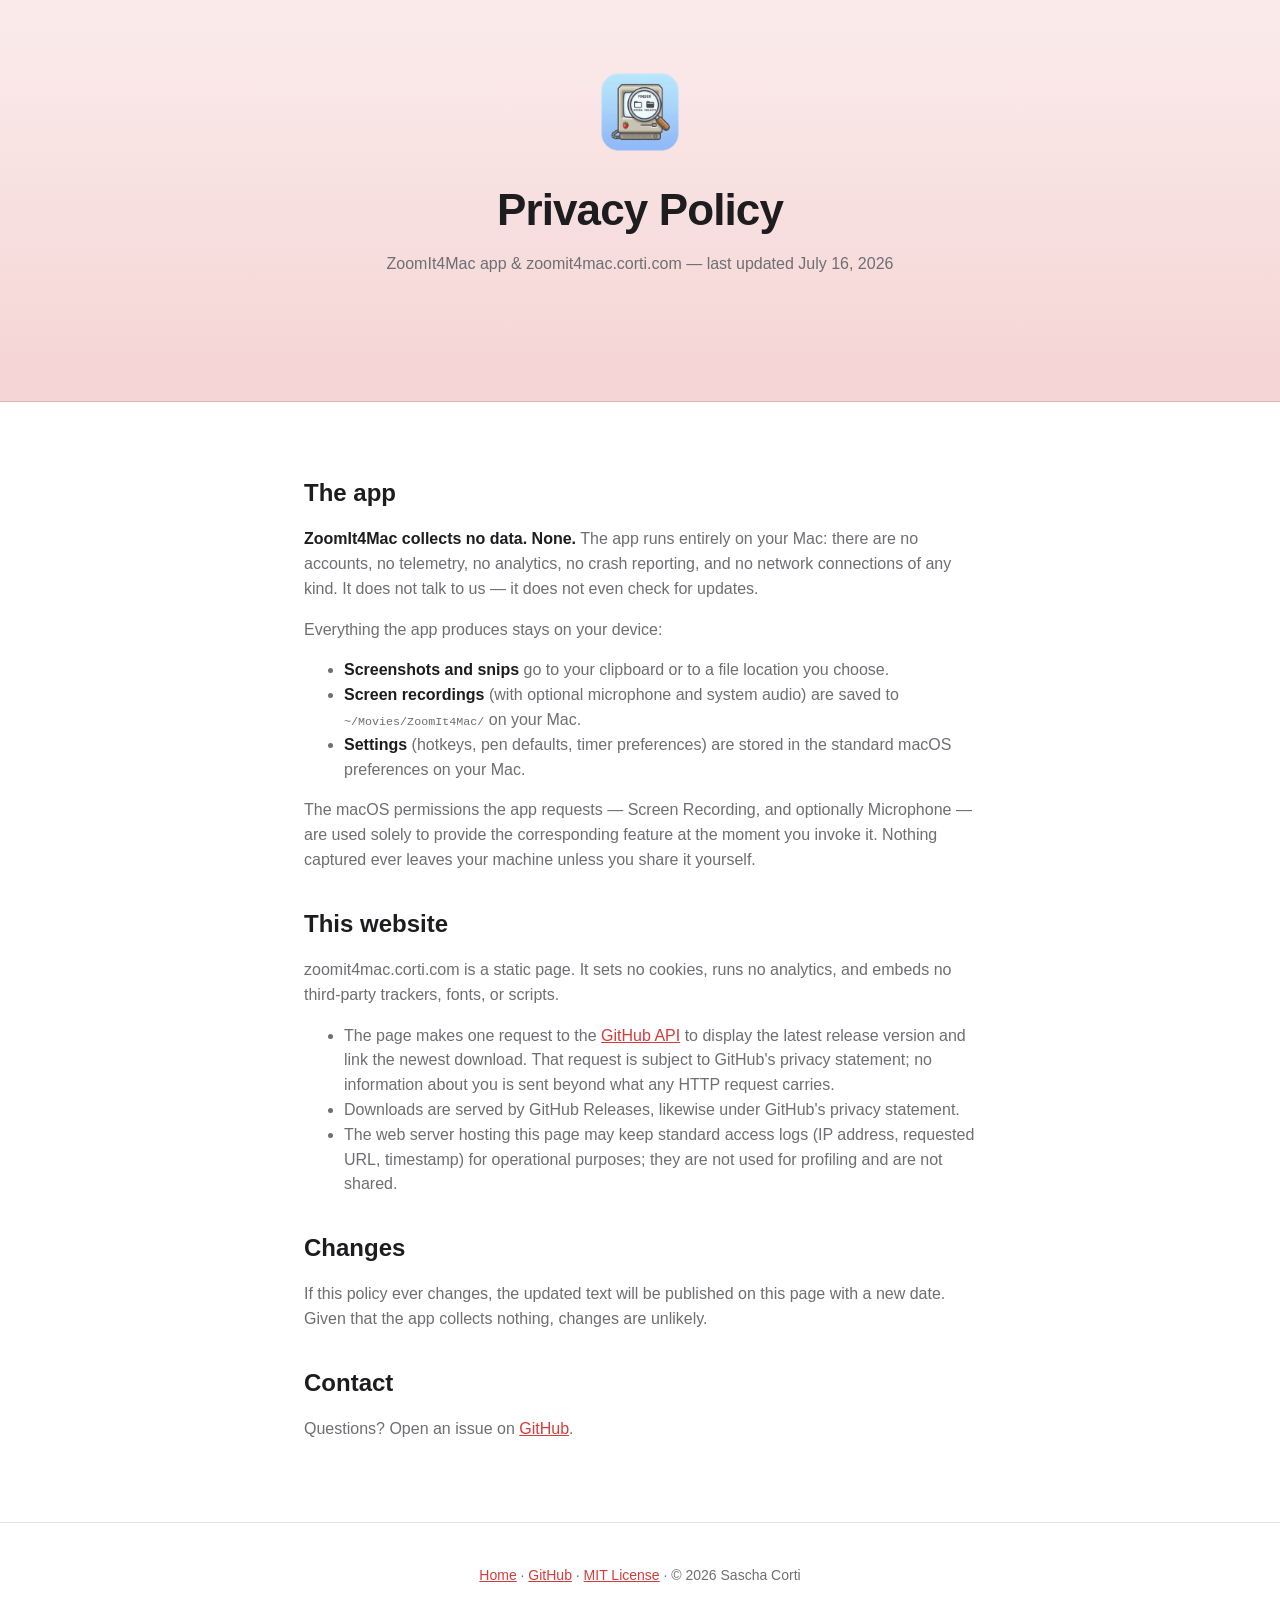
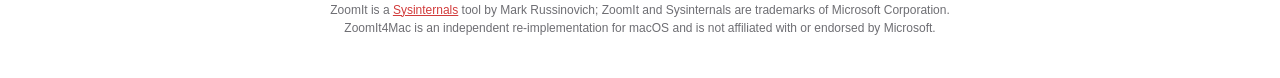
==== site/privacy.html @ a3351d33 "Add privacy policy page Co-Authored-By: Claude Fable 5 <noreply@anthropic.com>" ====
<!DOCTYPE html>
<html lang="en">
<head>
  <meta charset="utf-8">
  <meta name="viewport" content="width=device-width, initial-scale=1">
  <title>Privacy Policy — ZoomIt4Mac</title>
  <meta name="description" content="Privacy policy for the ZoomIt4Mac app and the zoomit4mac.corti.com website.">
  <link rel="icon" type="image/png" sizes="32x32" href="assets/favicon-32.png">
  <link rel="icon" type="image/png" sizes="16x16" href="assets/favicon-16.png">
  <link rel="apple-touch-icon" href="assets/apple-touch-icon.png">
  <meta name="robots" content="index, follow">
  <link rel="stylesheet" href="style.css">
</head>
<body>

<header class="hero">
  <div class="hero-band">
    <a href="index.html"><img class="hero-icon" src="assets/icon-256.png" alt="ZoomIt4Mac app icon" width="96" height="96"></a>
    <h1>Privacy Policy</h1>
    <p class="subline">ZoomIt4Mac app &amp; zoomit4mac.corti.com — last updated July 16, 2026</p>
  </div>
</header>

<main class="prose">
  <section>
    <h2>The app</h2>
    <p><strong>ZoomIt4Mac collects no data. None.</strong> The app runs entirely on your Mac: there are no accounts, no telemetry, no analytics, no crash reporting, and no network connections of any kind. It does not talk to us — it does not even check for updates.</p>
    <p>Everything the app produces stays on your device:</p>
    <ul>
      <li><strong>Screenshots and snips</strong> go to your clipboard or to a file location you choose.</li>
      <li><strong>Screen recordings</strong> (with optional microphone and system audio) are saved to <code>~/Movies/ZoomIt4Mac/</code> on your Mac.</li>
      <li><strong>Settings</strong> (hotkeys, pen defaults, timer preferences) are stored in the standard macOS preferences on your Mac.</li>
    </ul>
    <p>The macOS permissions the app requests — Screen Recording, and optionally Microphone — are used solely to provide the corresponding feature at the moment you invoke it. Nothing captured ever leaves your machine unless you share it yourself.</p>
  </section>

  <section>
    <h2>This website</h2>
    <p>zoomit4mac.corti.com is a static page. It sets no cookies, runs no analytics, and embeds no third-party trackers, fonts, or scripts.</p>
    <ul>
      <li>The page makes one request to the <a href="https://docs.github.com/en/site-policy/privacy-policies/github-general-privacy-statement">GitHub API</a> to display the latest release version and link the newest download. That request is subject to GitHub's privacy statement; no information about you is sent beyond what any HTTP request carries.</li>
      <li>Downloads are served by GitHub Releases, likewise under GitHub's privacy statement.</li>
      <li>The web server hosting this page may keep standard access logs (IP address, requested URL, timestamp) for operational purposes; they are not used for profiling and are not shared.</li>
    </ul>
  </section>

  <section>
    <h2>Changes</h2>
    <p>If this policy ever changes, the updated text will be published on this page with a new date. Given that the app collects nothing, changes are unlikely.</p>
  </section>

  <section>
    <h2>Contact</h2>
    <p>Questions? Open an issue on <a href="https://github.com/TechPreacher/ZoomIt4Mac/issues">GitHub</a>.</p>
  </section>
</main>

<footer>
  <p><a href="index.html">Home</a> ·
     <a href="https://github.com/TechPreacher/ZoomIt4Mac">GitHub</a> ·
     <a href="https://github.com/TechPreacher/ZoomIt4Mac/blob/main/LICENSE">MIT License</a> ·
     © 2026 Sascha Corti</p>
  <p class="fineprint">ZoomIt is a <a href="https://learn.microsoft.com/sysinternals/">Sysinternals</a> tool by Mark Russinovich; ZoomIt and Sysinternals are trademarks of Microsoft Corporation. ZoomIt4Mac is an independent re-implementation for macOS and is not affiliated with or endorsed by Microsoft.</p>
</footer>

</body>
</html>
---- site/style.css ----
:root {
  --accent: #d23c3c;
  --bg: #ffffff;
  --bg-raised: #f6f6f7;
  --text: #1d1d1f;
  --text-dim: #6e6e73;
  --border: #e3e3e6;
  --shadow: 0 8px 30px rgba(0, 0, 0, 0.10);
  color-scheme: light dark;
}
@media (prefers-color-scheme: dark) {
  :root {
    --bg: #101012;
    --bg-raised: #1b1b1f;
    --text: #f5f5f7;
    --text-dim: #98989d;
    --border: #2c2c31;
    --shadow: 0 8px 30px rgba(0, 0, 0, 0.5);
  }
}

* { box-sizing: border-box; }
body {
  margin: 0;
  font-family: -apple-system, BlinkMacSystemFont, "Segoe UI", Helvetica, Arial, sans-serif;
  background: var(--bg);
  color: var(--text);
  line-height: 1.55;
}
img { max-width: 100%; height: auto; display: block; }
a { color: var(--accent); }

.hero {
  text-align: center;
}
/* Tinted band behind the intro; the screenshot below overlaps its edge. */
.hero-band {
  background: linear-gradient(
    180deg,
    color-mix(in srgb, var(--accent) 10%, var(--bg)),
    color-mix(in srgb, var(--accent) 22%, var(--bg))
  );
  border-bottom: 1px solid color-mix(in srgb, var(--accent) 30%, var(--border));
  padding: 64px 24px 96px;
}
.hero-shot-wrap {
  max-width: 960px;
  margin: -72px auto 0;
  padding: 0 24px 32px;
}
.hero-icon { margin: 0 auto 16px; }
.hero h1 { font-size: 44px; margin: 0 0 8px; letter-spacing: -0.02em; }
.tagline { font-size: 21px; color: var(--text); margin: 0 0 4px; }
.subline { color: var(--text-dim); margin: 0 0 28px; }

.cta { display: flex; gap: 12px; justify-content: center; flex-wrap: wrap; margin-bottom: 16px; }
.button {
  display: inline-block;
  padding: 12px 22px;
  border-radius: 12px;
  border: 1px solid var(--border);
  background: var(--bg-raised);
  color: var(--text);
  text-decoration: none;
  font-weight: 600;
}
.button.primary {
  background: var(--accent);
  border-color: var(--accent);
  color: #fff;
}
.button:hover { filter: brightness(1.06); }
#release-version { font-weight: 400; opacity: 0.85; margin-left: 6px; }
#release-version::before { content: "v"; }

.brew {
  display: inline-flex;
  align-items: center;
  gap: 10px;
  background: var(--bg-raised);
  border: 1px solid var(--border);
  border-radius: 10px;
  padding: 8px 14px;
}
.brew code { font-size: 14px; }
.brew button {
  border: none;
  background: var(--accent);
  color: #fff;
  border-radius: 7px;
  padding: 4px 10px;
  font-size: 13px;
  cursor: pointer;
}

.hero-shot {
  border-radius: 14px;
  box-shadow: var(--shadow);
  border: 1px solid var(--border);
}

main { max-width: 960px; margin: 0 auto; padding: 24px; }

.features {
  display: grid;
  grid-template-columns: 1fr 1fr;
  gap: 24px;
  margin: 40px 0 64px;
}
@media (max-width: 720px) {
  .features { grid-template-columns: 1fr; }
  .hero h1 { font-size: 34px; }
}
.card {
  background: var(--bg-raised);
  border: 1px solid var(--border);
  border-radius: 14px;
  overflow: hidden;
}
.card img { border-bottom: 1px solid var(--border); aspect-ratio: 3024 / 1964; object-fit: cover; }
.card img.fit-contain { object-fit: contain; background: var(--bg); }
.card h2 { font-size: 20px; margin: 16px 18px 6px; }
.card p { margin: 0 18px 18px; color: var(--text-dim); font-size: 15px; }

kbd {
  font-family: ui-monospace, "SF Mono", Menlo, monospace;
  font-size: 0.8em;
  background: var(--bg);
  border: 1px solid var(--border);
  border-bottom-width: 2px;
  border-radius: 6px;
  padding: 1px 7px;
  vertical-align: middle;
  white-space: nowrap;
}

.install { margin-bottom: 64px; }
.install h2 { font-size: 28px; text-align: center; margin-bottom: 24px; }
.install-grid {
  display: grid;
  grid-template-columns: repeat(3, 1fr);
  gap: 24px;
}
@media (max-width: 720px) {
  .install-grid { grid-template-columns: 1fr; }
}
.install-grid > div {
  background: var(--bg-raised);
  border: 1px solid var(--border);
  border-radius: 14px;
  padding: 18px;
}
.install-grid h3 { margin: 0 0 8px; }
.install-grid p { margin: 0; color: var(--text-dim); font-size: 15px; }
.install-grid code { font-size: 13px; word-break: break-all; }

.prose {
  max-width: 720px;
  margin: 0 auto;
  padding: 40px 24px 64px;
}
.prose h2 { font-size: 24px; margin: 32px 0 8px; }
.prose p, .prose li { color: var(--text-dim); }
.prose strong { color: var(--text); }
.prose code { font-size: 0.9em; }

footer {
  border-top: 1px solid var(--border);
  padding: 28px 24px 40px;
  text-align: center;
  color: var(--text-dim);
  font-size: 14px;
}
.fineprint { font-size: 12px; max-width: 640px; margin: 8px auto 0; }
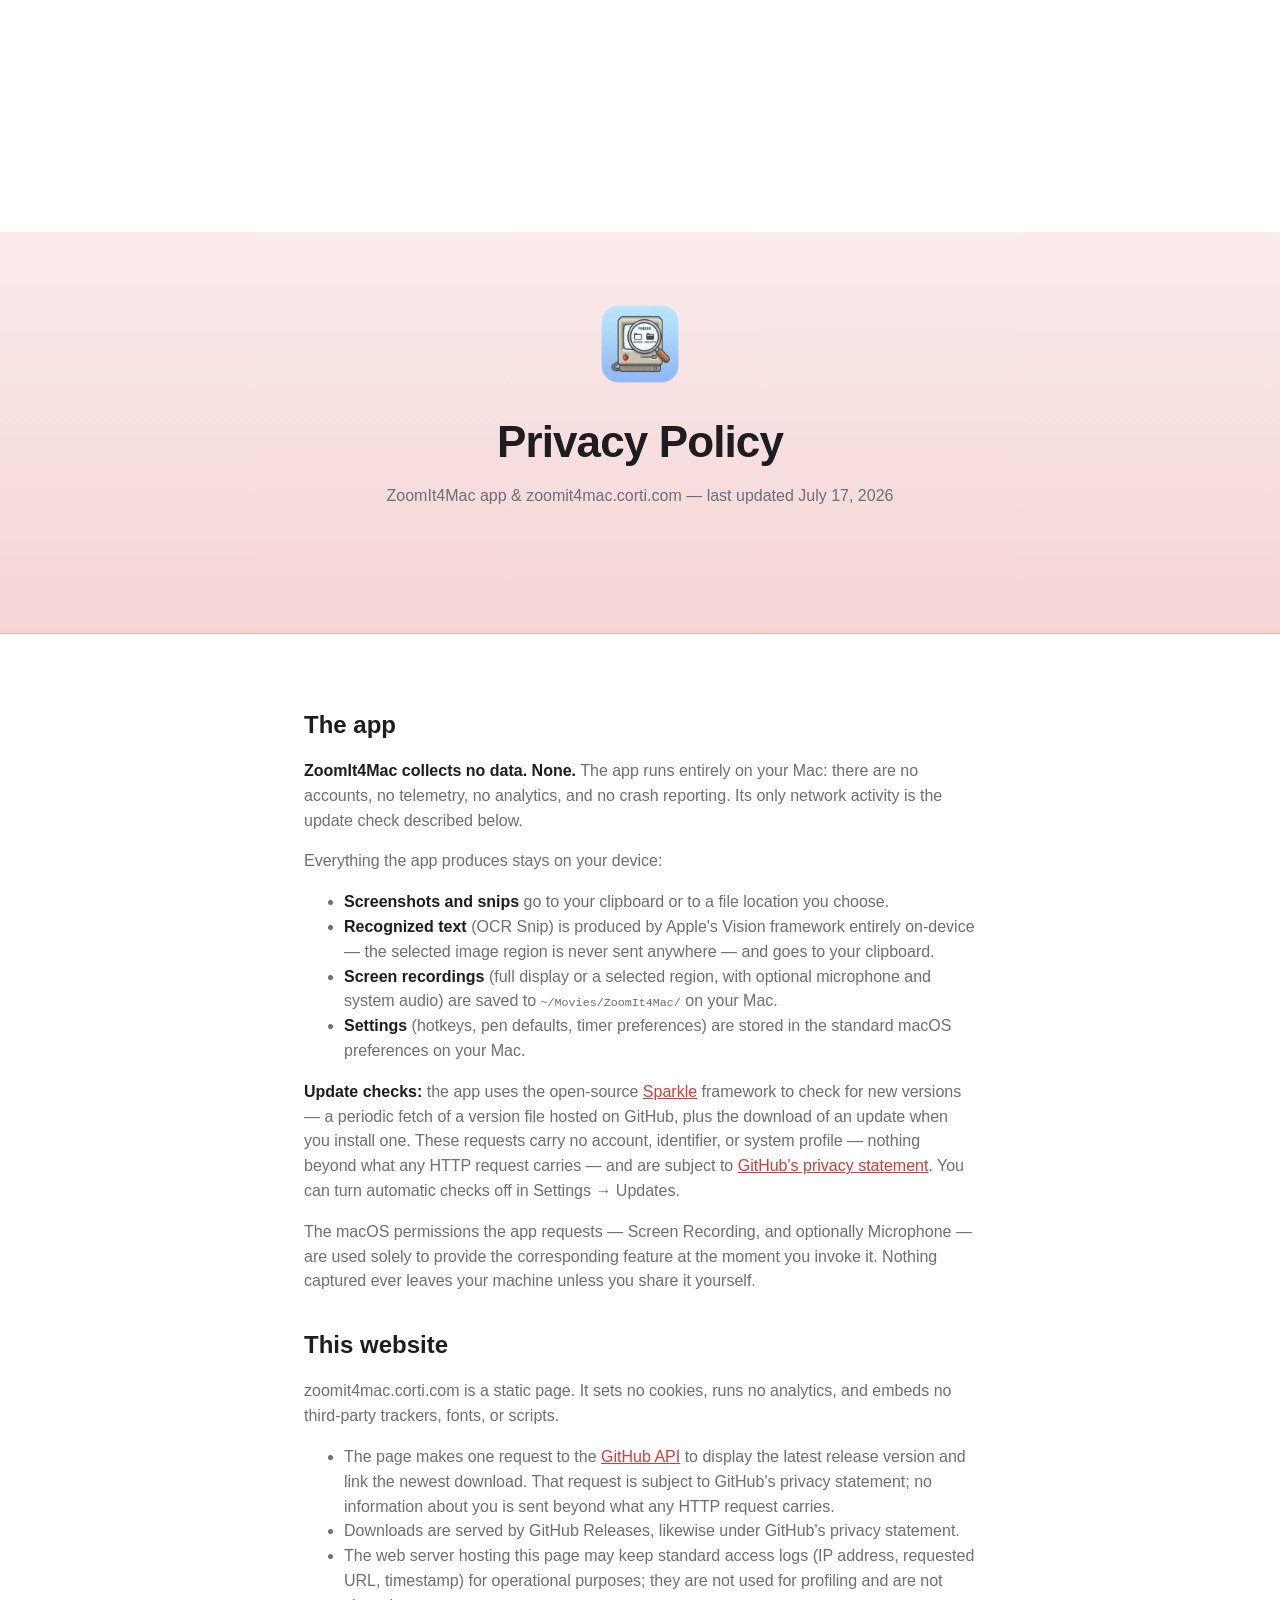
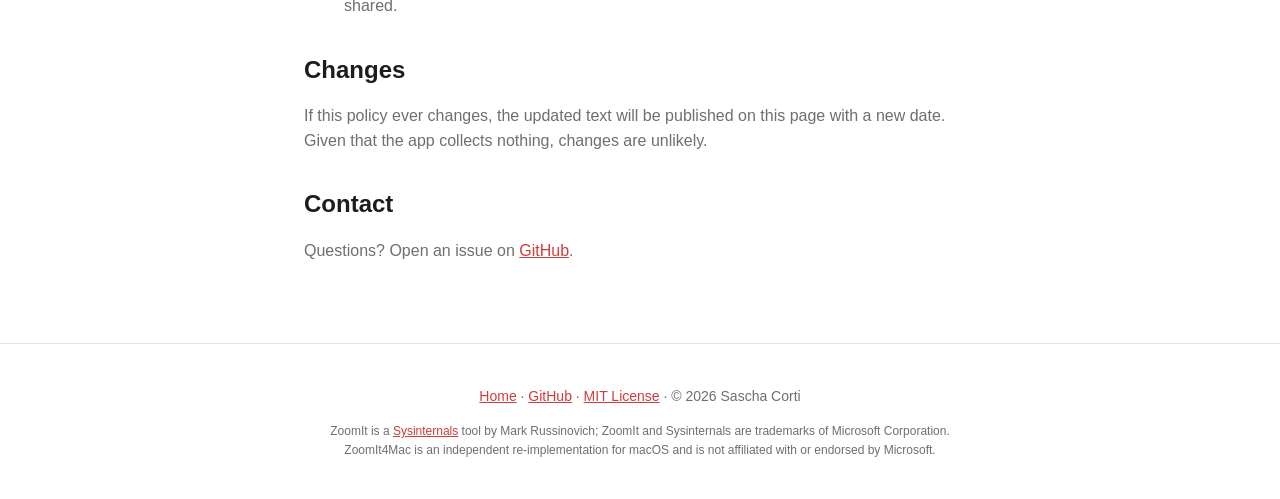
==== commit 960f0108: "Update website for codec, updater, OCR Snip, and Record Region Privacy policy corrected: the app now" ====
--- a/site/privacy.html
+++ b/site/privacy.html
@@ -17,20 +17,22 @@
   <div class="hero-band">
     <a href="index.html"><img class="hero-icon" src="assets/icon-256.png" alt="ZoomIt4Mac app icon" width="96" height="96"></a>
     <h1>Privacy Policy</h1>
-    <p class="subline">ZoomIt4Mac app &amp; zoomit4mac.corti.com — last updated July 16, 2026</p>
+    <p class="subline">ZoomIt4Mac app &amp; zoomit4mac.corti.com — last updated July 17, 2026</p>
   </div>
 </header>
 
 <main class="prose">
   <section>
     <h2>The app</h2>
-    <p><strong>ZoomIt4Mac collects no data. None.</strong> The app runs entirely on your Mac: there are no accounts, no telemetry, no analytics, no crash reporting, and no network connections of any kind. It does not talk to us — it does not even check for updates.</p>
+    <p><strong>ZoomIt4Mac collects no data. None.</strong> The app runs entirely on your Mac: there are no accounts, no telemetry, no analytics, and no crash reporting. Its only network activity is the update check described below.</p>
     <p>Everything the app produces stays on your device:</p>
     <ul>
       <li><strong>Screenshots and snips</strong> go to your clipboard or to a file location you choose.</li>
-      <li><strong>Screen recordings</strong> (with optional microphone and system audio) are saved to <code>~/Movies/ZoomIt4Mac/</code> on your Mac.</li>
+      <li><strong>Recognized text</strong> (OCR Snip) is produced by Apple's Vision framework entirely on-device — the selected image region is never sent anywhere — and goes to your clipboard.</li>
+      <li><strong>Screen recordings</strong> (full display or a selected region, with optional microphone and system audio) are saved to <code>~/Movies/ZoomIt4Mac/</code> on your Mac.</li>
       <li><strong>Settings</strong> (hotkeys, pen defaults, timer preferences) are stored in the standard macOS preferences on your Mac.</li>
     </ul>
+    <p><strong>Update checks:</strong> the app uses the open-source <a href="https://sparkle-project.org">Sparkle</a> framework to check for new versions — a periodic fetch of a version file hosted on GitHub, plus the download of an update when you install one. These requests carry no account, identifier, or system profile — nothing beyond what any HTTP request carries — and are subject to <a href="https://docs.github.com/en/site-policy/privacy-policies/github-general-privacy-statement">GitHub's privacy statement</a>. You can turn automatic checks off in Settings → Updates.</p>
     <p>The macOS permissions the app requests — Screen Recording, and optionally Microphone — are used solely to provide the corresponding feature at the moment you invoke it. Nothing captured ever leaves your machine unless you share it yourself.</p>
   </section>
 
--- a/site/style.css
+++ b/site/style.css
@@ -30,7 +30,21 @@
 img { max-width: 100%; height: auto; display: block; }
 a { color: var(--accent); }
 
+/* Decorative strawberry strip pinned to the viewport top; the page scrolls
+   over it. z-index -1 keeps it behind all content. */
+.strawberry-banner {
+  position: fixed;
+  top: 0;
+  left: 0;
+  width: 100%;
+  height: auto;
+  z-index: -1;
+  pointer-events: none;
+}
+
 .hero {
+  /* Clear the fixed banner (image aspect: 287/1584 ≈ 18.12%). */
+  margin-top: 18.12vw;
   text-align: center;
 }
 /* Tinted band behind the intro; the screenshot below overlaps its edge. */
